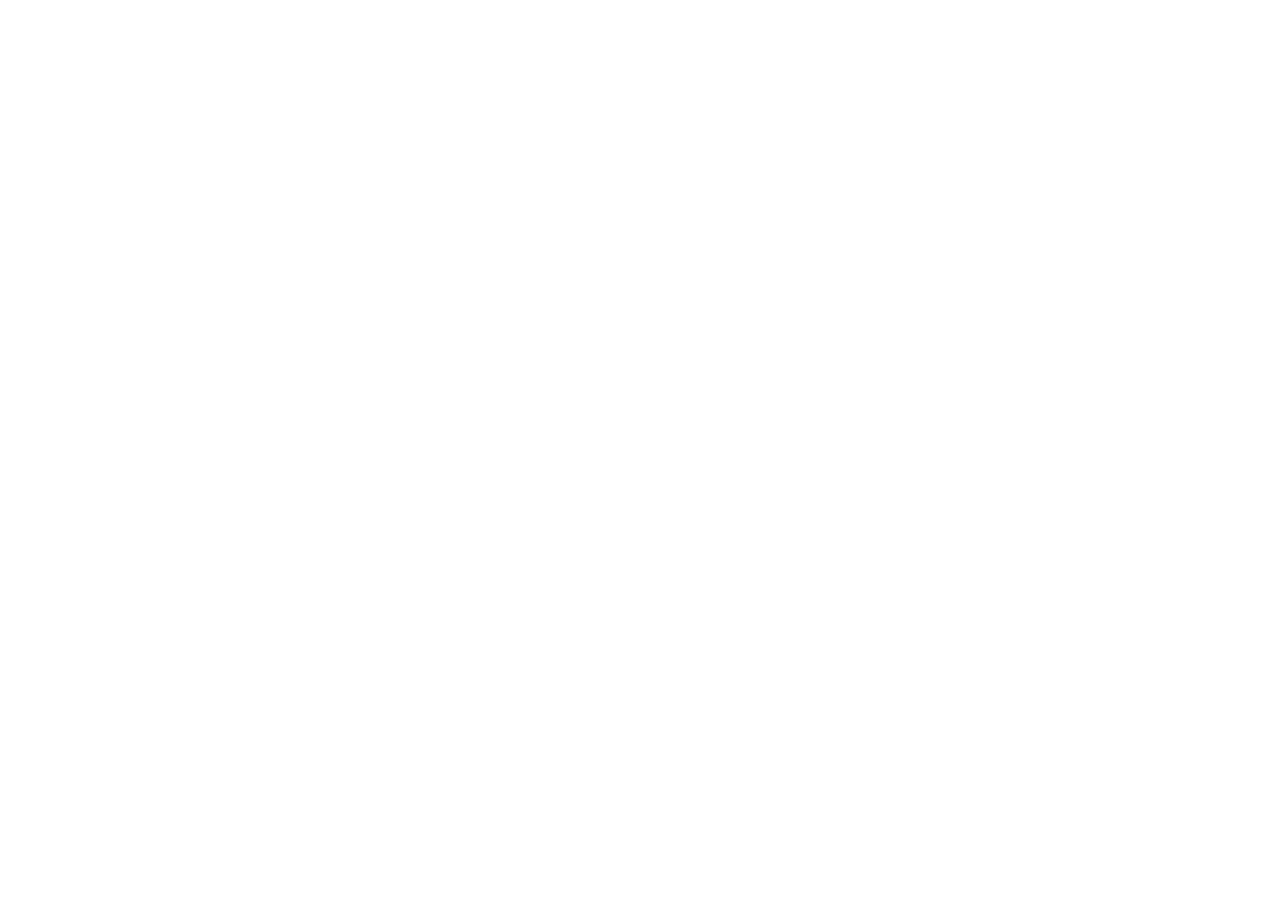
==== index.html @ 13003f65 "WK 1 Learning Activities Complete" ====
<html lang="en">
<head>
    <meta charset="UTF-8">
    <meta name="viewport" content="width=device-width, initial-scale=1.0">
    <title>Document</title>
    <script type="module" src="main.js"></script>
</head>
<body>
    
</body>
</html>
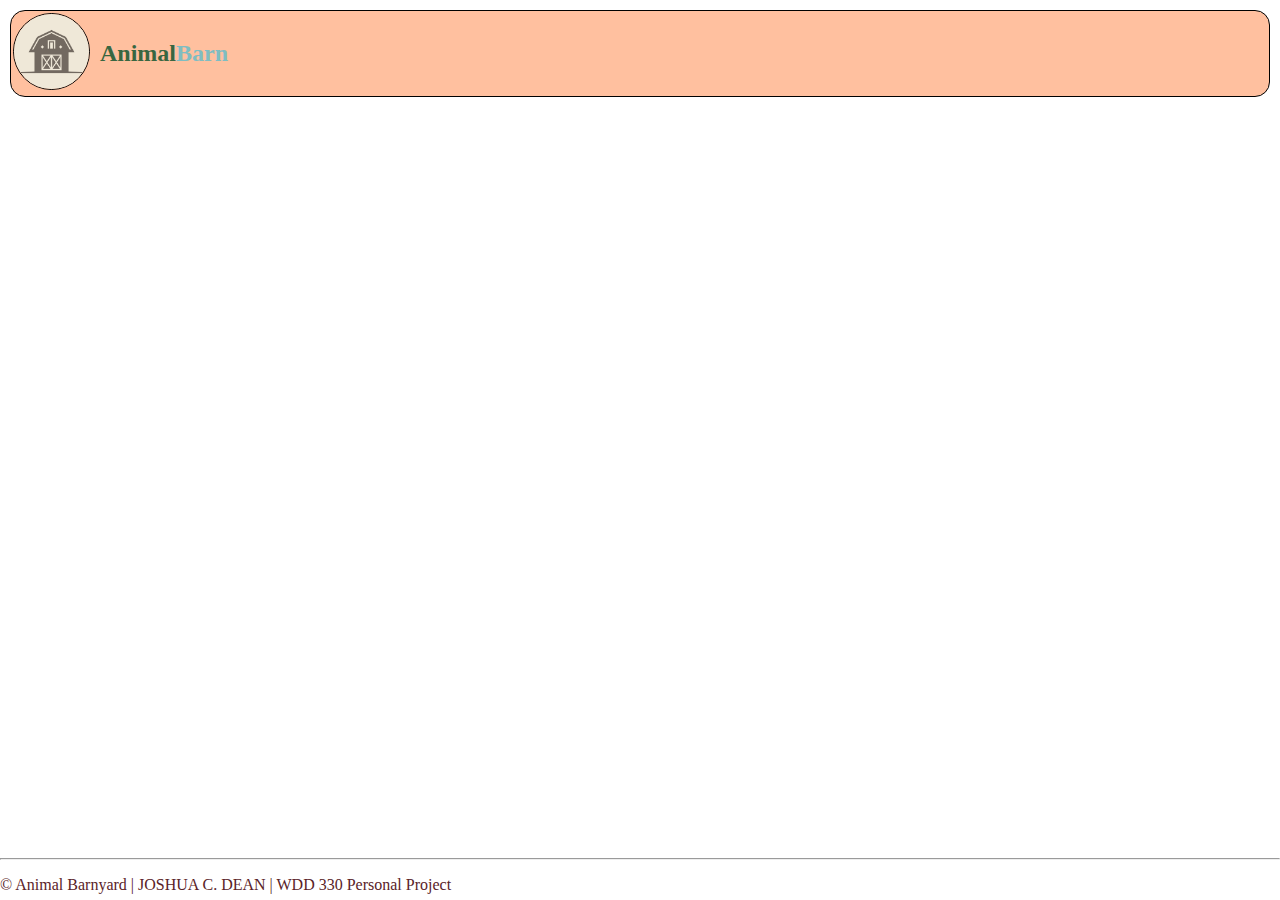
==== commit e4a178e0: "week 1 most things changed" ====
--- a/index.html
+++ b/index.html
@@ -1,11 +1,40 @@
+<!DOCTYPE html>
+
 <html lang="en">
 <head>
     <meta charset="UTF-8">
     <meta name="viewport" content="width=device-width, initial-scale=1.0">
-    <title>Document</title>
+    <title>Animal Barn</title>
     <script type="module" src="main.js"></script>
+    <link rel="stylesheet" href="styles/normalize.css">
+    <link rel="stylesheet" href="styles/small.css">
+    <link rel="stylesheet" href="styles/medium.css">
+    <link rel="stylesheet" href="styles/large.css">
 </head>
 <body>
-    
+    <div class="page-container">
+        <div class="content-wrap">
+            <header>
+                <a href="index.html"><img src="images/logo.png" alt="logo"></a>
+                <h1>Animal<p>Barn</p></h1>
+            </header>
+
+            <div class="hero-box">
+                <img src="" alt="">
+            </div>
+            <main>
+                
+            </main>
+        </div>
+
+        <footer>
+            <hr>
+            <div id="course-info"> 
+                <p>&copy; <span class="copyyear"></span> Animal Barnyard | JOSHUA C. DEAN | WDD 330 Personal Project</p>
+
+                <p><span class="currentdate"></span></p>
+            </div>
+        </footer>
+    </div>
 </body>
 </html>--- a/styles/small.css
+++ b/styles/small.css
@@ -0,0 +1,73 @@
+/* VARIABLES */
+
+:root {
+  
+    --primary-color:   #FFC09F ;
+    --secondary-color: #5A2328 ;
+    --accent1-color: #7EBDC2;
+    --accent2-color: #386641;
+  
+   
+    --heading-font: 'Vina Sans', cursive;
+    --paragraph-font: 'Lato', sans-serif;
+}
+
+
+/* PAGE CONATAINER */
+.page-container {
+    position: relative;
+    min-height: 100vh;
+    color:var(--secondary-color);
+}
+
+.page-container h1,h2,h3,h4,h5,h6 {
+    font-family: var(--heading-font);
+}
+
+.content-wrap {
+    padding: 10px;
+    padding-bottom: 2.5rem;
+}
+
+/* HEADER */
+
+header {
+    display: flex;
+    align-content: center;
+    background-color: var(--primary-color);
+    border: 1px solid black;
+    border-radius: 15px;
+    font-family: var(--heading-font);
+    font-size: 0.75rem;
+    padding: 2px;
+    min-width: fit-content
+}
+
+header img {
+    height: 75px;
+    border-radius: 50px;
+    margin: auto 0px;
+    border: solid 1px black;
+}
+
+header h1 {
+    display: inline;
+    margin: auto 10px;
+    color: var(--accent2-color);
+}
+
+header h1 p {
+    display: inline;
+    color: var(--accent1-color);
+}
+
+/* FOOTER */
+
+footer {
+    position: absolute;
+    bottom: 0;
+    margin: auto;
+    width: 100%;
+    height: 2.5rem;
+    padding: 10px 0px;
+}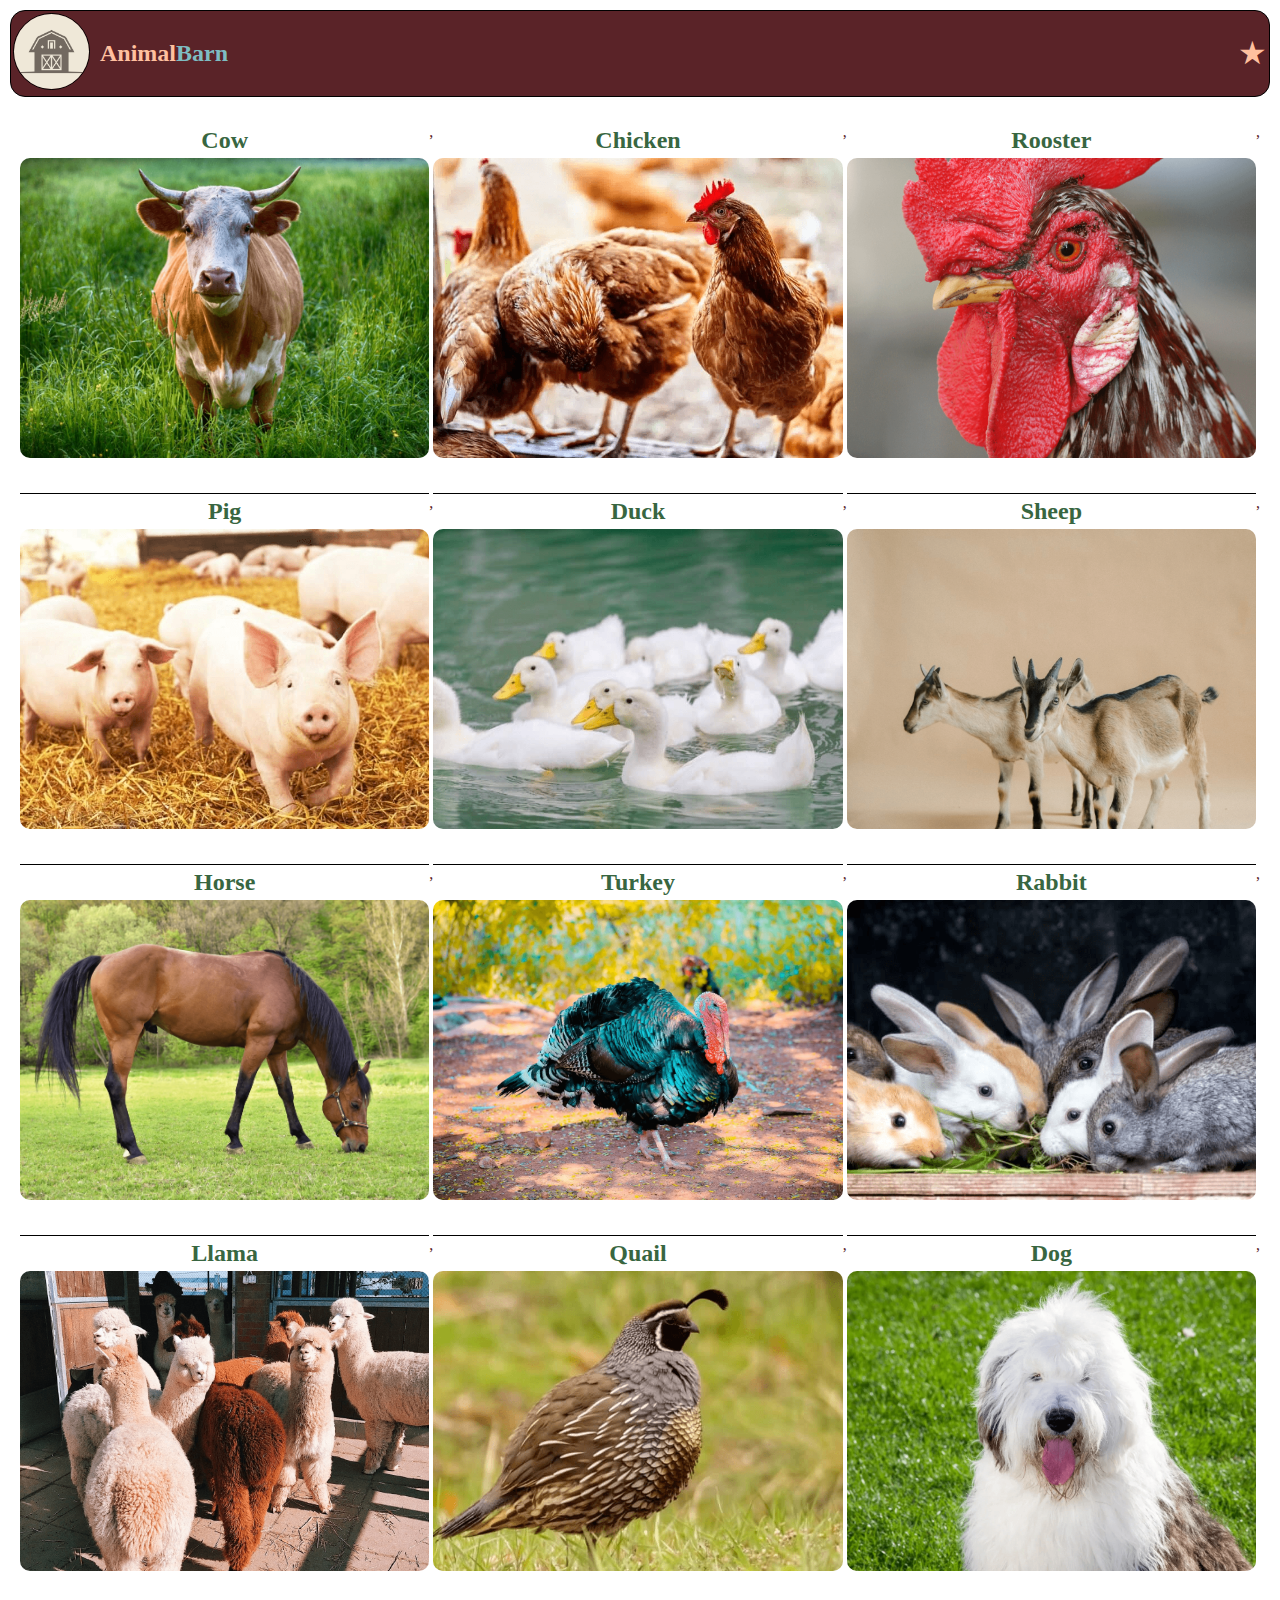
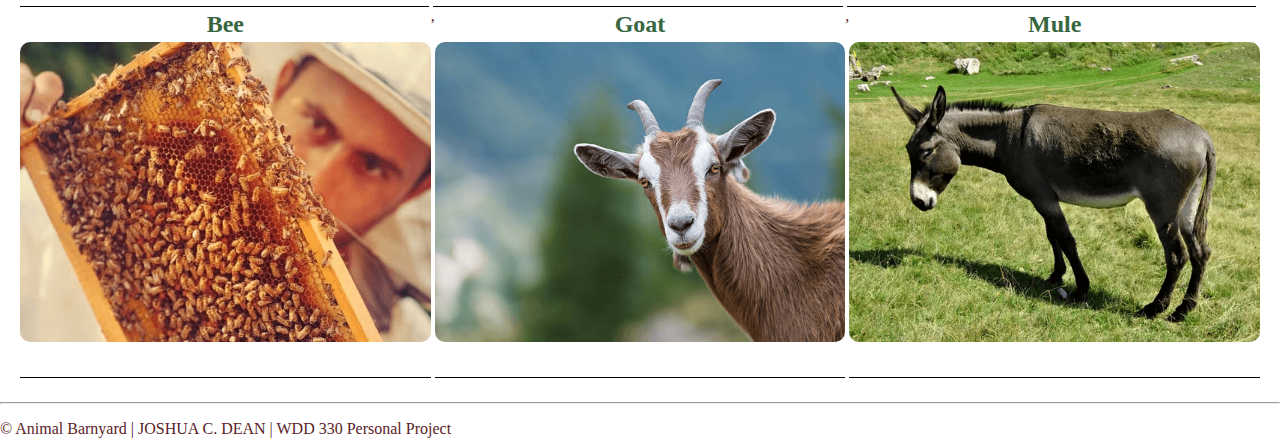
==== commit 8e63aa8b: "finished" ====
--- a/index.html
+++ b/index.html
@@ -5,7 +5,7 @@
     <meta charset="UTF-8">
     <meta name="viewport" content="width=device-width, initial-scale=1.0">
     <title>Animal Barn</title>
-    <script type="module" src="main.js"></script>
+    <script type="module" src="scripts/main.js"></script>
     <link rel="stylesheet" href="styles/normalize.css">
     <link rel="stylesheet" href="styles/small.css">
     <link rel="stylesheet" href="styles/medium.css">
@@ -16,23 +16,22 @@
         <div class="content-wrap">
             <header>
                 <a href="index.html"><img src="images/logo.png" alt="logo"></a>
-                <h1>Animal<p>Barn</p></h1>
+                <h1 class="reveal-transition">Animal<p>Barn</p></h1>
+                <a href="favorite.html" class="favorite-icon">&#9733;</a>
             </header>
+            <main>
+                <div id="animal-list-container" class="reveal-transition">
+                    <ul class="animal-list">
 
-            <div class="hero-box">
-                <img src="" alt="">
-            </div>
-            <main>
-                
+                    </ul>
+                </div>
             </main>
         </div>
 
         <footer>
             <hr>
             <div id="course-info"> 
-                <p>&copy; <span class="copyyear"></span> Animal Barnyard | JOSHUA C. DEAN | WDD 330 Personal Project</p>
-
-                <p><span class="currentdate"></span></p>
+                <p>&copy; Animal Barnyard | JOSHUA C. DEAN | WDD 330 Personal Project</p>
             </div>
         </footer>
     </div>
--- a/styles/small.css
+++ b/styles/small.css
@@ -34,13 +34,13 @@
 header {
     display: flex;
     align-content: center;
-    background-color: var(--primary-color);
+    background-color: var(--secondary-color);
     border: 1px solid black;
     border-radius: 15px;
     font-family: var(--heading-font);
     font-size: 0.75rem;
     padding: 2px;
-    min-width: fit-content
+    min-width: fit-content;
 }
 
 header img {
@@ -53,11 +53,40 @@
 header h1 {
     display: inline;
     margin: auto 10px;
-    color: var(--accent2-color);
+    color: var(--primary-color);
 }
 
 header h1 p {
     display: inline;
+    color: var(--accent1-color);
+}
+
+#back-button
+{
+    color: #FFC09F;
+    margin: auto 20px;
+    margin-right: 1rem;
+    font-size: 20px;
+    text-decoration: none;
+    padding: 0px;
+}
+
+#back-button:hover
+{
+    color: var(--accent1-color);
+}
+
+.favorite-icon
+{
+    margin: auto;
+    margin-right: 0px;
+    font-size: 2rem;
+    text-decoration: none;
+    color: var(--primary-color);
+}
+
+.favorite-icon:hover
+{
     color: var(--accent1-color);
 }
 
@@ -70,4 +99,132 @@
     width: 100%;
     height: 2.5rem;
     padding: 10px 0px;
+}
+
+
+/* ANIMAL LIST */
+.animal-list {
+    list-style: none;
+    text-align: center;
+    padding: 10px;
+}
+
+
+.animal-card {
+    border-bottom: solid black 1px;
+    padding-bottom: 30px;
+    max-width: 500px;
+    min-width: 200px;
+    margin: auto;
+}
+
+.animal-card a {
+    text-decoration: none;
+    color: var(--accent2-color);
+}
+
+.animal-card h2
+{
+    margin: 4px auto;
+}
+
+.animal-card img {
+    width: 100%;
+    height: 300px;
+    object-fit: cover;
+    border-radius: 10px;
+}
+
+/* Animal Details */
+.animal-detail
+{
+    text-align: center;
+}
+
+.animal-detail img
+{
+    width: 100%;
+    height: 500px;
+    object-fit: cover;
+    border-radius: 10px;
+}
+
+.animal-detail ul
+{
+    list-style: none;
+    text-align: left;
+    margin: auto;
+    padding: 2px;
+}
+
+.animal-detail li
+{
+    margin: 5px 0px;
+}
+
+.animal-detail li p
+{
+    display: inline;
+    font-weight: bold;
+}
+
+.animal-detail button
+{
+    width: 100px;
+    height: 30px;
+    background-color: var(--primary-color);
+    color: var(--accent2-color);
+    border: 2px var(--secondary-color) solid;
+    border-radius: 2px;
+}
+
+.animal-detail button:hover
+{
+    background-color: var(--secondary-color);
+    color: var(--accent1-color);
+    border: 2px black solid;
+}
+
+/* Favorite List */
+.favorite-list
+{
+    list-style: none;
+}
+
+.favorite-list li
+{
+    display: flex;
+    justify-content: space-between;
+    padding: 10px;
+    margin: auto;
+}
+
+.favorite-list button
+{
+    background-color: white;
+    color: red;
+    font-weight: bolder;
+    font-size: larger;
+    border: none;
+}
+
+/* Reveal Animation */
+
+.reveal-transition
+{
+    animation: reveal 1s;
+}
+
+@keyframes reveal
+{
+    0% {opacity: 0.1;  margin-left: 280px;
+    }
+
+    85% {
+        opacity: 1;  margin-left:-20px;
+    }
+
+    95% {
+        margin-left: 10px;
+    }
 }--- a/styles/medium.css
+++ b/styles/medium.css
@@ -0,0 +1,35 @@
+@media only screen and (min-width: 35rem) {
+    .animal-list
+    {
+        display: flex;
+        flex-wrap: wrap;
+
+    }
+    .animal-card {
+        max-width: 500px;
+        width: 100%;
+        min-width: 100px;
+    }
+
+    .animal-list > li {
+        flex: 49%;
+    }
+
+
+
+    .animal-detail
+    {
+        padding: 10px;
+        margin: auto;
+        margin-bottom: 100px;
+    }
+
+    .animal-detail h2
+    {
+        font-size: xx-large;
+    }
+
+    .animal-detail p {
+        font-size: large;
+    }
+}--- a/styles/large.css
+++ b/styles/large.css
@@ -0,0 +1,31 @@
+@media only screen and (min-width: 64rem) {
+
+
+    .animal-list > li {
+        flex: 31%;
+    }
+
+
+    .animal-detail
+    {
+        padding: 10px;
+        margin: auto;
+        margin-bottom: 100px;
+    }
+
+    .animal-detail h2
+    {
+        font-size: xx-large;
+    }
+
+    .animal-detail p {
+        font-size: larger;
+    }
+
+    .animal-detail button
+    {
+        font-size: larger;
+        width: 200px;
+        height: 50px;
+    }
+}